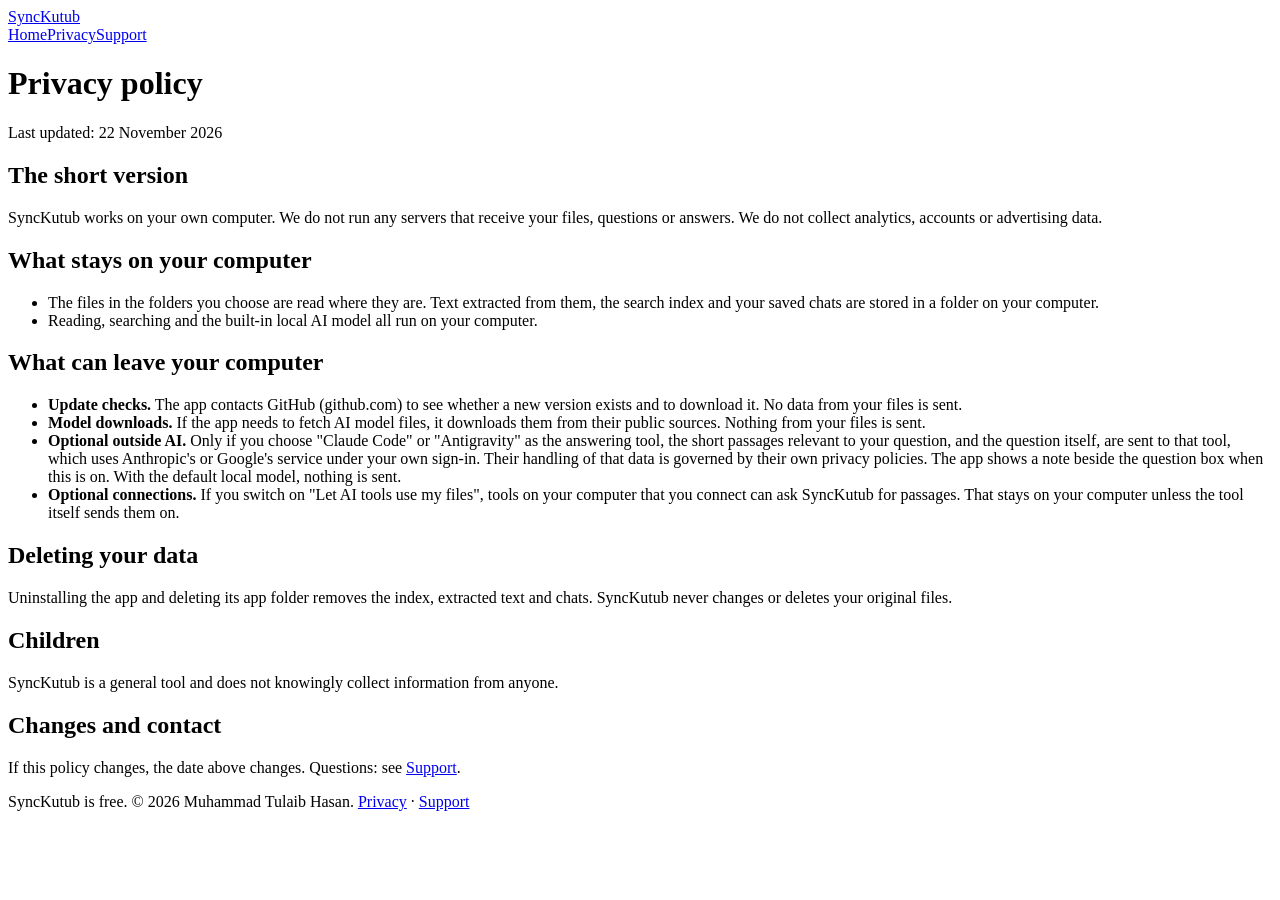
==== synckutub/privacy.html @ 7b394879 "SyncKutub landing, privacy and support pages Co-Authored-By: Claude Sonnet 5.5 <noreply@anthropic.co" ====
<!doctype html><html lang="en"><head><meta charset="utf-8"><meta name="viewport" content="width=device-width,initial-scale=1">
<title>SyncKutub - Privacy policy</title><meta name="description" content="How SyncKutub handles your files and data."><link rel="icon" href="icon-1024.png"><link rel="stylesheet" href="style.css"></head><body>
<header><div class="wrap"><a class="brand" href="./">SyncKutub</a><nav><a href="./">Home</a><a href="privacy.html">Privacy</a><a href="support.html">Support</a></nav></div></header>
<main class="wrap doc"><h1>Privacy policy</h1><p class="small">Last updated: 22 November 2026</p>
<h2>The short version</h2>
<p>SyncKutub works on your own computer. We do not run any servers that receive your files, questions or answers. We do not collect analytics, accounts or advertising data.</p>
<h2>What stays on your computer</h2>
<ul><li>The files in the folders you choose are read where they are. Text extracted from them, the search index and your saved chats are stored in a folder on your computer.</li>
<li>Reading, searching and the built-in local AI model all run on your computer.</li></ul>
<h2>What can leave your computer</h2>
<ul>
<li><b>Update checks.</b> The app contacts GitHub (github.com) to see whether a new version exists and to download it. No data from your files is sent.</li>
<li><b>Model downloads.</b> If the app needs to fetch AI model files, it downloads them from their public sources. Nothing from your files is sent.</li>
<li><b>Optional outside AI.</b> Only if you choose "Claude Code" or "Antigravity" as the answering tool, the short passages relevant to your question, and the question itself, are sent to that tool, which uses Anthropic's or Google's service under your own sign-in. Their handling of that data is governed by their own privacy policies. The app shows a note beside the question box when this is on. With the default local model, nothing is sent.</li>
<li><b>Optional connections.</b> If you switch on "Let AI tools use my files", tools on your computer that you connect can ask SyncKutub for passages. That stays on your computer unless the tool itself sends them on.</li>
</ul>
<h2>Deleting your data</h2>
<p>Uninstalling the app and deleting its app folder removes the index, extracted text and chats. SyncKutub never changes or deletes your original files.</p>
<h2>Children</h2><p>SyncKutub is a general tool and does not knowingly collect information from anyone.</p>
<h2>Changes and contact</h2>
<p>If this policy changes, the date above changes. Questions: see <a href="support.html">Support</a>.</p></main>
<footer><div class="wrap">SyncKutub is free. &copy; 2026 Muhammad Tulaib Hasan. <a href="privacy.html">Privacy</a> &middot; <a href="support.html">Support</a></div></footer></body></html>
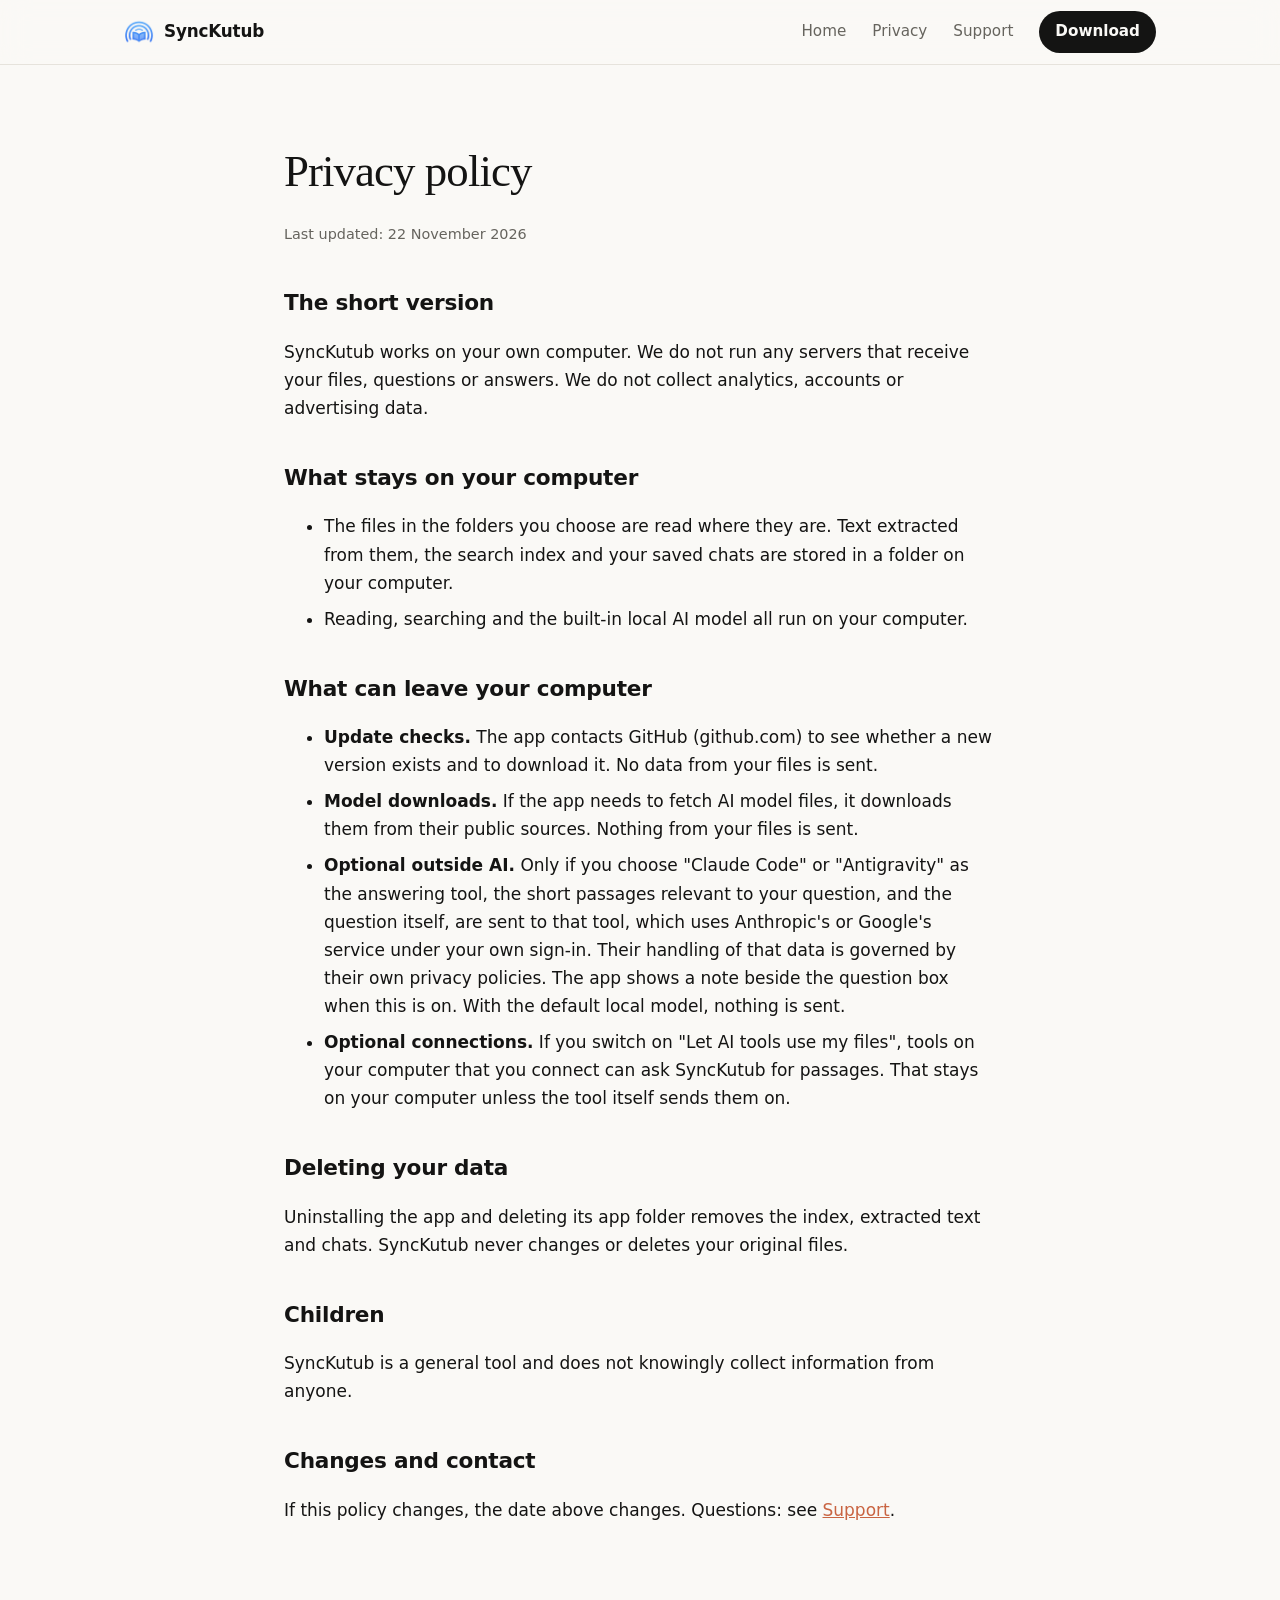
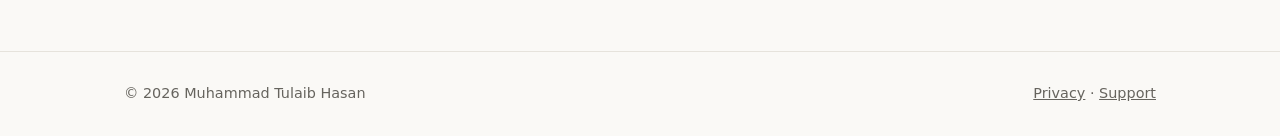
==== commit 05541ff9: "Redesign landing page Co-Authored-By: Claude Sonnet 5.5 <noreply@anthropic.com>" ====
--- a/synckutub/privacy.html
+++ b/synckutub/privacy.html
@@ -1,6 +1,6 @@
 <!doctype html><html lang="en"><head><meta charset="utf-8"><meta name="viewport" content="width=device-width,initial-scale=1">
 <title>SyncKutub - Privacy policy</title><meta name="description" content="How SyncKutub handles your files and data."><link rel="icon" href="icon-1024.png"><link rel="stylesheet" href="style.css"></head><body>
-<header><div class="wrap"><a class="brand" href="./">SyncKutub</a><nav><a href="./">Home</a><a href="privacy.html">Privacy</a><a href="support.html">Support</a></nav></div></header>
+<header><div class="wrap"><a class="brand" href="./"><img src="icon-1024.png" alt="">SyncKutub</a><nav><a href="./">Home</a><a href="privacy.html">Privacy</a><a href="support.html">Support</a><a class="navbtn" href="https://github.com/tulaibhasan/synckutub-releases/releases/latest">Download</a></nav></div></header>
 <main class="wrap doc"><h1>Privacy policy</h1><p class="small">Last updated: 22 November 2026</p>
 <h2>The short version</h2>
 <p>SyncKutub works on your own computer. We do not run any servers that receive your files, questions or answers. We do not collect analytics, accounts or advertising data.</p>
@@ -19,4 +19,4 @@
 <h2>Children</h2><p>SyncKutub is a general tool and does not knowingly collect information from anyone.</p>
 <h2>Changes and contact</h2>
 <p>If this policy changes, the date above changes. Questions: see <a href="support.html">Support</a>.</p></main>
-<footer><div class="wrap">SyncKutub is free. &copy; 2026 Muhammad Tulaib Hasan. <a href="privacy.html">Privacy</a> &middot; <a href="support.html">Support</a></div></footer></body></html>
+<footer><div class="wrap"><span>&copy; 2026 Muhammad Tulaib Hasan</span><span><a href="privacy.html">Privacy</a> &middot; <a href="support.html">Support</a></span></div></footer></body></html>
--- a/synckutub/style.css
+++ b/synckutub/style.css
@@ -0,0 +1,120 @@
+:root{
+  --bg:#faf9f6;--bg2:#f2f0ea;--fg:#141413;--mute:#66645e;--line:#e6e3dc;--card:#ffffff;
+  --accent:#c96442;--accent-ink:#ffffff;--blue:#2f6fed;--glow:rgba(201,100,66,.16);--shadow:0 30px 80px -30px rgba(20,20,19,.28);
+  --serif:"Iowan Old Style","Palatino Linotype",Palatino,Georgia,"Times New Roman",serif;
+  --sans:"Segoe UI Variable Text","Segoe UI",system-ui,-apple-system,sans-serif;
+}
+@media (prefers-color-scheme:dark){:root{
+  --bg:#141413;--bg2:#1c1c1a;--fg:#f3f1ea;--mute:#a09d94;--line:#2e2d2a;--card:#1f1f1d;
+  --accent:#e07a56;--glow:rgba(224,122,86,.14);--shadow:0 30px 80px -30px rgba(0,0,0,.8);--blue:#6b9bff}}
+*{box-sizing:border-box}
+html{scroll-behavior:smooth}
+body{margin:0;background:var(--bg);color:var(--fg);font:17px/1.65 var(--sans);-webkit-font-smoothing:antialiased}
+.wrap{max-width:1080px;margin:0 auto;padding:0 24px}
+a{color:var(--accent)}
+/* header */
+header{position:sticky;top:0;z-index:20;background:color-mix(in srgb,var(--bg) 82%,transparent);backdrop-filter:blur(14px);-webkit-backdrop-filter:blur(14px);border-bottom:1px solid var(--line)}
+header .wrap{display:flex;align-items:center;justify-content:space-between;height:64px}
+header a.brand{display:flex;align-items:center;gap:10px;font-weight:600;color:var(--fg);text-decoration:none;font-size:1.05rem;letter-spacing:-.01em}
+header a.brand img{width:30px;height:30px;border-radius:8px}
+nav{display:flex;align-items:center;gap:26px}
+nav a{color:var(--mute);text-decoration:none;font-size:.95rem}
+nav a:hover{color:var(--fg)}
+nav a.navbtn{background:var(--fg);color:var(--bg);padding:8px 16px;border-radius:999px;font-weight:600}
+nav a.navbtn:hover{color:var(--bg);opacity:.88}
+/* buttons */
+.btn{display:inline-flex;align-items:center;gap:8px;background:var(--accent);color:var(--accent-ink);padding:15px 28px;border-radius:999px;text-decoration:none;font-weight:600;font-size:1.02rem;box-shadow:0 10px 30px -10px var(--accent);transition:transform .15s,box-shadow .15s}
+.btn:hover{transform:translateY(-2px)}
+.btn.ghost{background:transparent;color:var(--fg);box-shadow:none;border:1px solid var(--line)}
+.btn.ghost:hover{border-color:var(--mute)}
+.small{font-size:.9rem;color:var(--mute)}
+/* hero */
+.hero{position:relative;text-align:center;padding:110px 0 70px;overflow:hidden}
+.hero::before{content:"";position:absolute;inset:-200px 0 auto 0;height:700px;background:radial-gradient(ellipse 60% 60% at 50% 30%,var(--glow),transparent 70%);pointer-events:none}
+.eyebrow{display:inline-block;font-size:.85rem;letter-spacing:.08em;text-transform:uppercase;color:var(--mute);border:1px solid var(--line);padding:6px 14px;border-radius:999px;margin-bottom:28px;background:var(--card)}
+.hero h1{position:relative;font-family:var(--serif);font-weight:500;font-size:clamp(2.6rem,6.4vw,5rem);line-height:1.05;letter-spacing:-.025em;margin:0 auto 24px;max-width:15ch}
+.hero h1 em{font-style:italic;color:var(--accent)}
+.hero .lead{position:relative;color:var(--mute);font-size:1.22rem;max-width:620px;margin:0 auto 38px}
+.cta{position:relative;display:flex;gap:14px;justify-content:center;flex-wrap:wrap}
+.hero .small{position:relative;margin-top:18px}
+/* app mock */
+.stage{position:relative;max-width:980px;margin:70px auto 0;padding:0 24px}
+.app{background:var(--card);border:1px solid var(--line);border-radius:18px;box-shadow:var(--shadow);overflow:hidden;text-align:left;font-size:.92rem}
+.bar{display:flex;align-items:center;gap:7px;padding:12px 16px;border-bottom:1px solid var(--line);background:var(--bg2)}
+.bar i{width:11px;height:11px;border-radius:50%;background:var(--line);display:block}
+.bar span{margin:0 auto;color:var(--mute);font-size:.8rem}
+.cols{display:grid;grid-template-columns:230px 1fr 1fr}
+.pane{padding:18px;min-height:380px}
+.pane+.pane{border-left:1px solid var(--line)}
+.pane h5{margin:0 0 12px;font-size:.72rem;letter-spacing:.09em;text-transform:uppercase;color:var(--mute);font-weight:600}
+.src{display:flex;align-items:center;gap:9px;padding:7px 8px;border-radius:8px;color:var(--fg)}
+.src.on{background:var(--bg2)}
+.src b{width:15px;height:15px;border-radius:4px;border:1.5px solid var(--line);display:inline-block;flex:none}
+.src.on b{background:var(--accent);border-color:var(--accent)}
+.src small{color:var(--mute);margin-left:auto}
+.q{background:var(--bg2);border-radius:14px;padding:11px 14px;margin-bottom:14px;max-width:92%;margin-left:auto}
+.ans p{margin:0 0 10px;line-height:1.55}
+.cite{display:inline-block;font-size:.72rem;font-weight:600;background:color-mix(in srgb,var(--accent) 16%,transparent);color:var(--accent);padding:1px 7px;border-radius:6px;margin-left:2px}
+.page{background:var(--bg2);border-radius:10px;padding:16px;font-size:.78rem;color:var(--mute);line-height:1.7}
+.page .ln{height:7px;border-radius:4px;background:var(--line);margin:9px 0}
+.page mark{background:color-mix(in srgb,#ffd84d 70%,transparent);color:var(--fg);padding:2px 3px;border-radius:3px;display:inline-block}
+.page .cap{font-size:.72rem;margin-top:12px;color:var(--mute)}
+/* sections */
+section.block{padding:110px 0 0}
+.kicker{font-size:.85rem;letter-spacing:.09em;text-transform:uppercase;color:var(--accent);font-weight:600;margin:0 0 14px}
+h2.big{font-family:var(--serif);font-weight:500;font-size:clamp(2rem,4.4vw,3.2rem);line-height:1.1;letter-spacing:-.02em;margin:0 0 18px;max-width:20ch}
+.sub{color:var(--mute);font-size:1.15rem;max-width:620px;margin:0 0 50px}
+.steps{display:grid;grid-template-columns:repeat(3,1fr);gap:0;border:1px solid var(--line);border-radius:20px;overflow:hidden;background:var(--card)}
+.step{padding:34px 30px}
+.step+.step{border-left:1px solid var(--line)}
+.step .n{font-family:var(--serif);font-size:2.6rem;color:var(--accent);line-height:1}
+.step h3{margin:14px 0 8px;font-size:1.2rem;letter-spacing:-.01em}
+.step p{margin:0;color:var(--mute)}
+.grid{display:grid;grid-template-columns:repeat(3,1fr);gap:18px}
+.card{background:var(--card);border:1px solid var(--line);border-radius:18px;padding:28px;transition:transform .2s,border-color .2s}
+.card:hover{transform:translateY(-4px);border-color:var(--mute)}
+.card .ic{width:42px;height:42px;border-radius:12px;background:color-mix(in srgb,var(--accent) 14%,transparent);color:var(--accent);display:grid;place-items:center;font-size:1.2rem;margin-bottom:18px}
+.card h3{margin:0 0 8px;font-size:1.15rem;letter-spacing:-.01em}
+.card p{margin:0;color:var(--mute);font-size:.98rem}
+.privacy{background:var(--fg);color:var(--bg);border-radius:28px;padding:70px 56px;display:grid;grid-template-columns:1.2fr 1fr;gap:50px;align-items:center}
+.privacy h2{font-family:var(--serif);font-weight:500;font-size:clamp(1.9rem,3.8vw,2.8rem);line-height:1.12;letter-spacing:-.02em;margin:0 0 16px}
+.privacy p{margin:0;opacity:.72;font-size:1.08rem}
+.privacy ul{list-style:none;margin:0;padding:0}
+.privacy li{padding:14px 0;border-bottom:1px solid color-mix(in srgb,var(--bg) 18%,transparent);display:flex;gap:12px}
+.privacy li:last-child{border:0}
+.privacy li b{color:var(--accent);flex:none}
+.faq details{border-bottom:1px solid var(--line);padding:20px 0}
+.faq summary{cursor:pointer;font-weight:600;font-size:1.08rem;list-style:none;display:flex;justify-content:space-between;gap:20px}
+.faq summary::after{content:"+";color:var(--mute);font-size:1.4rem;line-height:1}
+.faq details[open] summary::after{content:"\2212"}
+.faq p{color:var(--mute);margin:12px 0 0;max-width:70ch}
+.final{text-align:center;padding:130px 0 40px}
+.final h2{font-family:var(--serif);font-weight:500;font-size:clamp(2.2rem,5vw,3.8rem);line-height:1.08;letter-spacing:-.02em;margin:0 auto 18px;max-width:16ch}
+.final p{color:var(--mute);margin:0 auto 32px;max-width:520px}
+footer{border-top:1px solid var(--line);margin-top:90px;padding:30px 0;color:var(--mute);font-size:.9rem}
+footer .wrap{display:flex;justify-content:space-between;flex-wrap:wrap;gap:10px}
+footer a{color:var(--mute)}
+/* reveal */
+.rv{opacity:0;transform:translateY(22px);transition:opacity .7s ease,transform .7s ease}
+.rv.in{opacity:1;transform:none}
+@media (prefers-reduced-motion:reduce){.rv{opacity:1;transform:none;transition:none}html{scroll-behavior:auto}}
+/* document pages */
+main.doc{max-width:760px;margin:0 auto;padding:70px 24px 20px}
+main.doc h1{font-family:var(--serif);font-weight:500;font-size:2.8rem;letter-spacing:-.02em;margin:0 0 6px}
+main.doc h2{font-size:1.35rem;margin:38px 0 10px;letter-spacing:-.01em}
+main.doc h3{margin:24px 0 4px;font-size:1.05rem}
+main.doc li{margin:8px 0}
+.note{background:var(--card);border:1px solid var(--line);border-left:4px solid var(--accent);border-radius:10px;padding:14px 18px}
+/* phone */
+@media (max-width:860px){
+  .cols{grid-template-columns:1fr}
+  .pane+.pane{border-left:0;border-top:1px solid var(--line)}
+  .pane{min-height:0}
+  .pane.srcs,.pane.pg{display:none}
+  .steps,.grid{grid-template-columns:1fr}
+  .step+.step{border-left:0;border-top:1px solid var(--line)}
+  .privacy{grid-template-columns:1fr;padding:40px 28px}
+  .hero{padding-top:70px}
+  nav a:not(.navbtn){display:none}
+  section.block{padding-top:80px}
+}
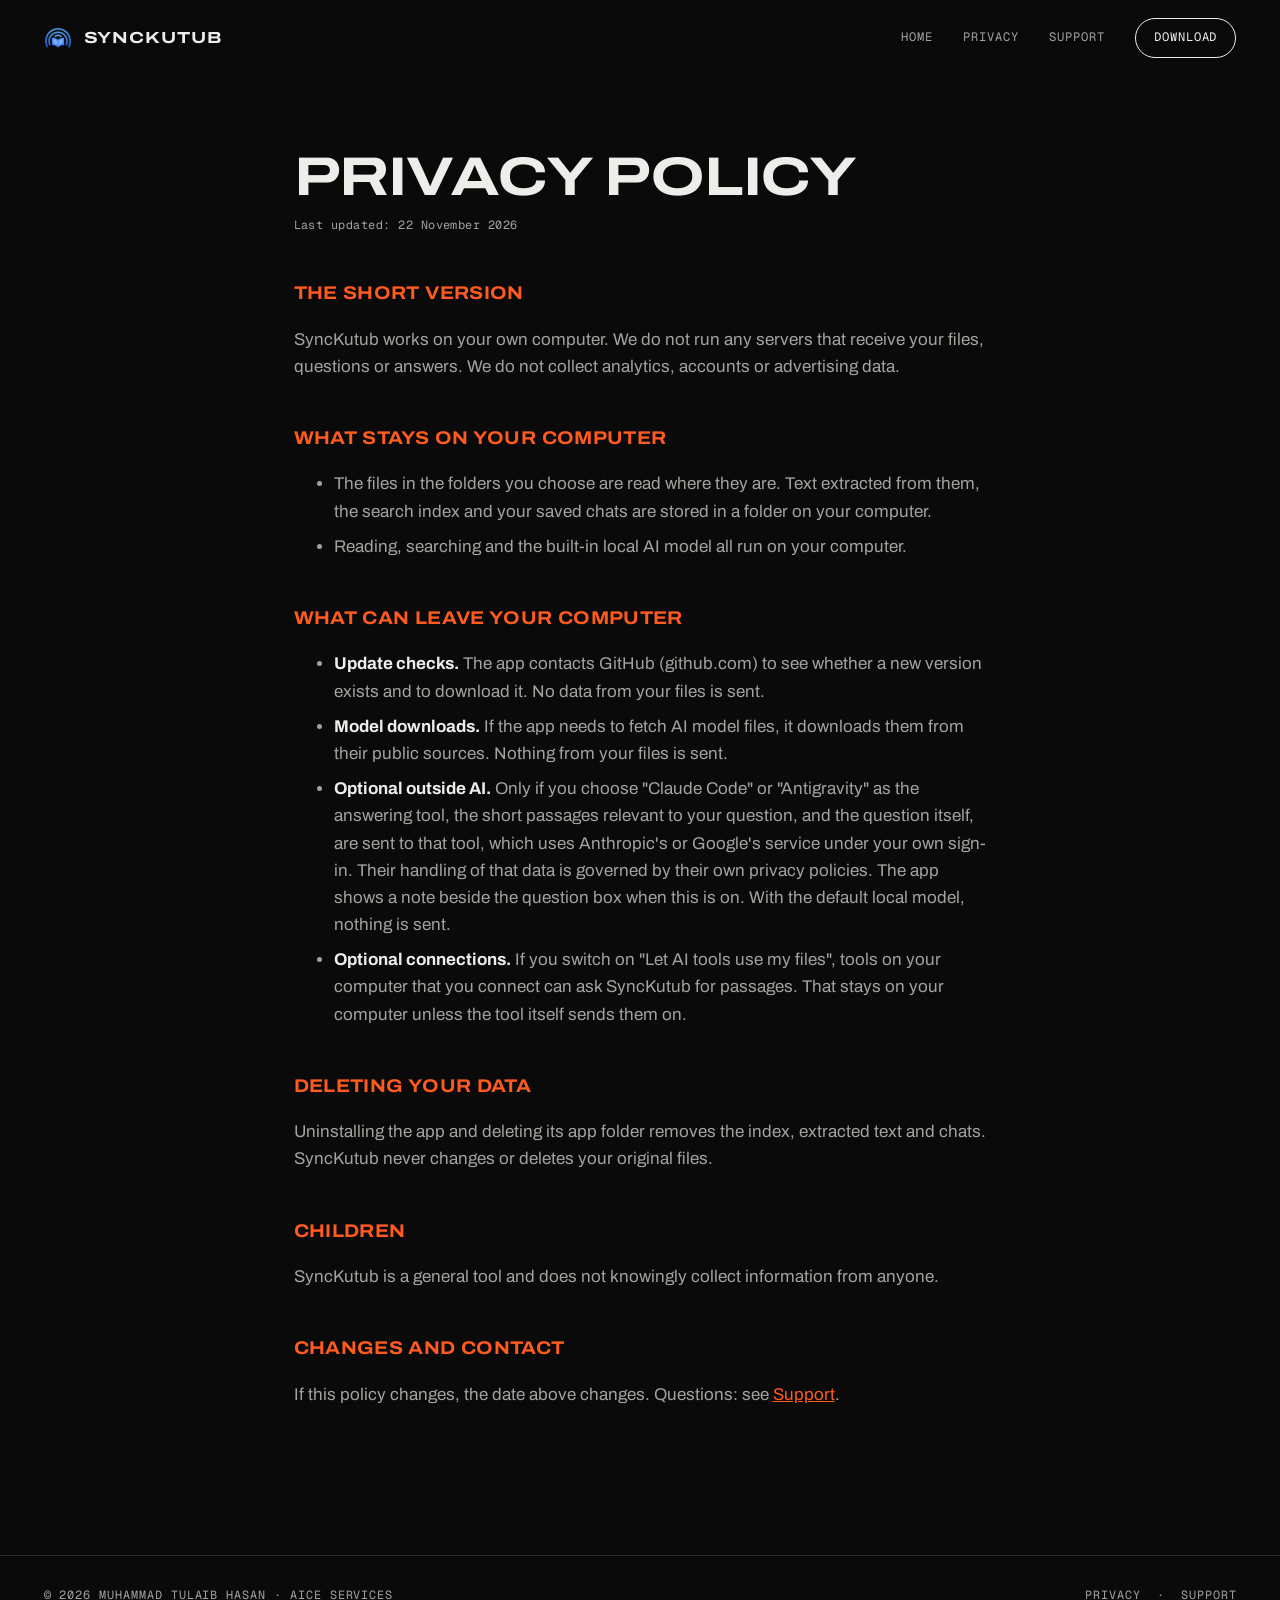
==== commit 5d41714a: "Redesign in the AICE Services style Co-Authored-By: Claude Sonnet 5.5 <noreply@anthropic.com>" ====
--- a/synckutub/privacy.html
+++ b/synckutub/privacy.html
@@ -1,7 +1,7 @@
 <!doctype html><html lang="en"><head><meta charset="utf-8"><meta name="viewport" content="width=device-width,initial-scale=1">
-<title>SyncKutub - Privacy policy</title><meta name="description" content="How SyncKutub handles your files and data."><link rel="icon" href="icon-1024.png"><link rel="stylesheet" href="style.css"></head><body>
+<title>SyncKutub - Privacy policy</title><meta name="description" content="How SyncKutub handles your files and data."><link rel="icon" href="icon-1024.png"><link rel="stylesheet" href="https://fonts.googleapis.com/css2?family=Archivo:wdth,wght@100..125,400..700&family=Geist+Mono:wght@400&display=swap"><link rel="stylesheet" href="style.css?v=4"></head><body>
 <header><div class="wrap"><a class="brand" href="./"><img src="icon-1024.png" alt="">SyncKutub</a><nav><a href="./">Home</a><a href="privacy.html">Privacy</a><a href="support.html">Support</a><a class="navbtn" href="https://github.com/tulaibhasan/synckutub-releases/releases/latest">Download</a></nav></div></header>
-<main class="wrap doc"><h1>Privacy policy</h1><p class="small">Last updated: 22 November 2026</p>
+<main class="doc"><h1>Privacy policy</h1><p class="small">Last updated: 22 November 2026</p>
 <h2>The short version</h2>
 <p>SyncKutub works on your own computer. We do not run any servers that receive your files, questions or answers. We do not collect analytics, accounts or advertising data.</p>
 <h2>What stays on your computer</h2>
@@ -19,4 +19,4 @@
 <h2>Children</h2><p>SyncKutub is a general tool and does not knowingly collect information from anyone.</p>
 <h2>Changes and contact</h2>
 <p>If this policy changes, the date above changes. Questions: see <a href="support.html">Support</a>.</p></main>
-<footer><div class="wrap"><span>&copy; 2026 Muhammad Tulaib Hasan</span><span><a href="privacy.html">Privacy</a> &middot; <a href="support.html">Support</a></span></div></footer></body></html>
+<footer><div class="wrap"><span class="mono">&copy; 2026 Muhammad Tulaib Hasan &middot; <a href="https://aiceservices.com">AICE Services</a></span><span class="mono"><a href="privacy.html">Privacy</a> &nbsp;&middot;&nbsp; <a href="support.html">Support</a></span></div></footer></body></html>
--- a/synckutub/style.css
+++ b/synckutub/style.css
@@ -1,120 +1,134 @@
 :root{
-  --bg:#faf9f6;--bg2:#f2f0ea;--fg:#141413;--mute:#66645e;--line:#e6e3dc;--card:#ffffff;
-  --accent:#c96442;--accent-ink:#ffffff;--blue:#2f6fed;--glow:rgba(201,100,66,.16);--shadow:0 30px 80px -30px rgba(20,20,19,.28);
-  --serif:"Iowan Old Style","Palatino Linotype",Palatino,Georgia,"Times New Roman",serif;
-  --sans:"Segoe UI Variable Text","Segoe UI",system-ui,-apple-system,sans-serif;
+  --bg:#0a0a0b;--bg2:#141416;--fg:#ededea;--dim:#a3a39e;--paper:#ebebe6;--ink:#0a0a0b;--ink-dim:#5a5a55;
+  --line:#ededea21;--line-l:#0a0a0b21;--signal:#ff5b1f;
+  --f:"Archivo",system-ui,-apple-system,"Segoe UI",sans-serif;--mono:"Geist Mono",ui-monospace,SFMono-Regular,Menlo,monospace;
+  --gutter:clamp(18px,3.4vw,52px);--ease:cubic-bezier(.16,1,.3,1);
 }
-@media (prefers-color-scheme:dark){:root{
-  --bg:#141413;--bg2:#1c1c1a;--fg:#f3f1ea;--mute:#a09d94;--line:#2e2d2a;--card:#1f1f1d;
-  --accent:#e07a56;--glow:rgba(224,122,86,.14);--shadow:0 30px 80px -30px rgba(0,0,0,.8);--blue:#6b9bff}}
 *{box-sizing:border-box}
-html{scroll-behavior:smooth}
-body{margin:0;background:var(--bg);color:var(--fg);font:17px/1.65 var(--sans);-webkit-font-smoothing:antialiased}
-.wrap{max-width:1080px;margin:0 auto;padding:0 24px}
-a{color:var(--accent)}
+html{scroll-behavior:smooth;color-scheme:dark}
+body{margin:0;background:var(--bg);color:var(--fg);font:400 17px/1.6 var(--f);-webkit-font-smoothing:antialiased}
+a{color:inherit}
+.wrap{max-width:1320px;margin:0 auto;padding:0 var(--gutter)}
+.mono{font-family:var(--mono);font-size:.74rem;letter-spacing:.08em;text-transform:uppercase;color:var(--dim)}
 /* header */
-header{position:sticky;top:0;z-index:20;background:color-mix(in srgb,var(--bg) 82%,transparent);backdrop-filter:blur(14px);-webkit-backdrop-filter:blur(14px);border-bottom:1px solid var(--line)}
-header .wrap{display:flex;align-items:center;justify-content:space-between;height:64px}
-header a.brand{display:flex;align-items:center;gap:10px;font-weight:600;color:var(--fg);text-decoration:none;font-size:1.05rem;letter-spacing:-.01em}
-header a.brand img{width:30px;height:30px;border-radius:8px}
-nav{display:flex;align-items:center;gap:26px}
-nav a{color:var(--mute);text-decoration:none;font-size:.95rem}
+header{position:fixed;top:0;left:0;right:0;z-index:30;background:linear-gradient(var(--bg),transparent)}
+header .wrap{display:flex;align-items:center;justify-content:space-between;height:76px}
+.brand{display:flex;align-items:center;gap:12px;text-decoration:none;font-weight:700;letter-spacing:.06em;text-transform:uppercase;font-size:1rem;font-stretch:125%}
+.brand img{width:28px;height:28px;border-radius:7px}
+nav{display:flex;align-items:center;gap:30px}
+nav a{text-decoration:none;font-family:var(--mono);font-size:.76rem;letter-spacing:.08em;text-transform:uppercase;color:var(--dim)}
 nav a:hover{color:var(--fg)}
-nav a.navbtn{background:var(--fg);color:var(--bg);padding:8px 16px;border-radius:999px;font-weight:600}
-nav a.navbtn:hover{color:var(--bg);opacity:.88}
+nav a.navbtn{color:var(--fg);border:1px solid var(--fg);padding:9px 18px;border-radius:999px}
+nav a.navbtn:hover{background:var(--fg);color:var(--ink)}
 /* buttons */
-.btn{display:inline-flex;align-items:center;gap:8px;background:var(--accent);color:var(--accent-ink);padding:15px 28px;border-radius:999px;text-decoration:none;font-weight:600;font-size:1.02rem;box-shadow:0 10px 30px -10px var(--accent);transition:transform .15s,box-shadow .15s}
-.btn:hover{transform:translateY(-2px)}
-.btn.ghost{background:transparent;color:var(--fg);box-shadow:none;border:1px solid var(--line)}
-.btn.ghost:hover{border-color:var(--mute)}
-.small{font-size:.9rem;color:var(--mute)}
+.btn{display:inline-flex;align-items:center;gap:10px;background:var(--signal);color:#0a0a0b;padding:17px 30px;border-radius:999px;text-decoration:none;font-weight:700;font-size:.9rem;letter-spacing:.06em;text-transform:uppercase;font-stretch:112%;transition:transform .25s var(--ease)}
+.btn:hover{transform:translateY(-3px)}
+.btn.ghost{background:transparent;color:var(--fg);border:1px solid var(--line)}
+.btn.ghost:hover{border-color:var(--fg)}
 /* hero */
-.hero{position:relative;text-align:center;padding:110px 0 70px;overflow:hidden}
-.hero::before{content:"";position:absolute;inset:-200px 0 auto 0;height:700px;background:radial-gradient(ellipse 60% 60% at 50% 30%,var(--glow),transparent 70%);pointer-events:none}
-.eyebrow{display:inline-block;font-size:.85rem;letter-spacing:.08em;text-transform:uppercase;color:var(--mute);border:1px solid var(--line);padding:6px 14px;border-radius:999px;margin-bottom:28px;background:var(--card)}
-.hero h1{position:relative;font-family:var(--serif);font-weight:500;font-size:clamp(2.6rem,6.4vw,5rem);line-height:1.05;letter-spacing:-.025em;margin:0 auto 24px;max-width:15ch}
-.hero h1 em{font-style:italic;color:var(--accent)}
-.hero .lead{position:relative;color:var(--mute);font-size:1.22rem;max-width:620px;margin:0 auto 38px}
-.cta{position:relative;display:flex;gap:14px;justify-content:center;flex-wrap:wrap}
-.hero .small{position:relative;margin-top:18px}
-/* app mock */
-.stage{position:relative;max-width:980px;margin:70px auto 0;padding:0 24px}
-.app{background:var(--card);border:1px solid var(--line);border-radius:18px;box-shadow:var(--shadow);overflow:hidden;text-align:left;font-size:.92rem}
-.bar{display:flex;align-items:center;gap:7px;padding:12px 16px;border-bottom:1px solid var(--line);background:var(--bg2)}
-.bar i{width:11px;height:11px;border-radius:50%;background:var(--line);display:block}
-.bar span{margin:0 auto;color:var(--mute);font-size:.8rem}
-.cols{display:grid;grid-template-columns:230px 1fr 1fr}
-.pane{padding:18px;min-height:380px}
+.hero{position:relative;min-height:100vh;display:flex;flex-direction:column;justify-content:flex-end;padding:140px 0 60px;overflow:hidden}
+.hero::before{content:"";position:absolute;inset:0;background:
+  radial-gradient(ellipse 55% 50% at 78% 28%,rgba(255,91,31,.22),transparent 70%),
+  repeating-linear-gradient(90deg,transparent 0 119px,var(--line) 119px 120px);
+  mask-image:linear-gradient(#000 40%,transparent);-webkit-mask-image:linear-gradient(#000 40%,transparent);pointer-events:none}
+.hero .wrap{position:relative;width:100%}
+.hero h1{font-weight:700;font-stretch:125%;text-transform:uppercase;font-size:clamp(2.5rem,9vw,8.4rem);line-height:.94;letter-spacing:-.02em;margin:22px 0 34px}
+.hero h1 span{color:var(--signal)}
+.hero .row{display:flex;justify-content:space-between;align-items:flex-end;gap:40px;flex-wrap:wrap}
+.hero .lead{max-width:480px;color:var(--dim);font-size:1.12rem;margin:0}
+.cta{display:flex;gap:14px;flex-wrap:wrap}
+.hero .meta{margin-top:36px;display:flex;gap:28px;flex-wrap:wrap;padding-top:20px;border-top:1px solid var(--line)}
+/* section scaffolding */
+section.block{padding:130px 0 0}
+.label{display:flex;align-items:baseline;gap:14px;margin-bottom:30px}
+.label b{font-family:var(--mono);font-weight:400;color:var(--signal);font-size:.8rem;letter-spacing:.08em}
+h2.big{font-weight:700;font-stretch:125%;text-transform:uppercase;font-size:clamp(1.9rem,5vw,4.2rem);line-height:1;letter-spacing:-.02em;margin:0 0 24px;max-width:18ch}
+.sub{color:var(--dim);max-width:560px;font-size:1.1rem;margin:0 0 56px}
+/* app window */
+.stage{margin-top:-10px;padding:0 var(--gutter);max-width:1320px;margin-left:auto;margin-right:auto}
+.app{background:var(--bg2);border:1px solid var(--line);border-radius:6px;overflow:hidden;font-size:.9rem;box-shadow:0 40px 120px -40px rgba(255,91,31,.28)}
+.bar{display:flex;align-items:center;gap:7px;padding:12px 16px;border-bottom:1px solid var(--line)}
+.bar i{width:10px;height:10px;border-radius:50%;border:1px solid var(--dim);display:block}
+.bar span{margin:0 auto;font-family:var(--mono);font-size:.7rem;letter-spacing:.1em;text-transform:uppercase;color:var(--dim)}
+.cols{display:grid;grid-template-columns:260px 1fr 1fr}
+.pane{padding:22px;min-height:360px}
 .pane+.pane{border-left:1px solid var(--line)}
-.pane h5{margin:0 0 12px;font-size:.72rem;letter-spacing:.09em;text-transform:uppercase;color:var(--mute);font-weight:600}
-.src{display:flex;align-items:center;gap:9px;padding:7px 8px;border-radius:8px;color:var(--fg)}
-.src.on{background:var(--bg2)}
-.src b{width:15px;height:15px;border-radius:4px;border:1.5px solid var(--line);display:inline-block;flex:none}
-.src.on b{background:var(--accent);border-color:var(--accent)}
-.src small{color:var(--mute);margin-left:auto}
-.q{background:var(--bg2);border-radius:14px;padding:11px 14px;margin-bottom:14px;max-width:92%;margin-left:auto}
-.ans p{margin:0 0 10px;line-height:1.55}
-.cite{display:inline-block;font-size:.72rem;font-weight:600;background:color-mix(in srgb,var(--accent) 16%,transparent);color:var(--accent);padding:1px 7px;border-radius:6px;margin-left:2px}
-.page{background:var(--bg2);border-radius:10px;padding:16px;font-size:.78rem;color:var(--mute);line-height:1.7}
-.page .ln{height:7px;border-radius:4px;background:var(--line);margin:9px 0}
-.page mark{background:color-mix(in srgb,#ffd84d 70%,transparent);color:var(--fg);padding:2px 3px;border-radius:3px;display:inline-block}
-.page .cap{font-size:.72rem;margin-top:12px;color:var(--mute)}
-/* sections */
-section.block{padding:110px 0 0}
-.kicker{font-size:.85rem;letter-spacing:.09em;text-transform:uppercase;color:var(--accent);font-weight:600;margin:0 0 14px}
-h2.big{font-family:var(--serif);font-weight:500;font-size:clamp(2rem,4.4vw,3.2rem);line-height:1.1;letter-spacing:-.02em;margin:0 0 18px;max-width:20ch}
-.sub{color:var(--mute);font-size:1.15rem;max-width:620px;margin:0 0 50px}
-.steps{display:grid;grid-template-columns:repeat(3,1fr);gap:0;border:1px solid var(--line);border-radius:20px;overflow:hidden;background:var(--card)}
-.step{padding:34px 30px}
-.step+.step{border-left:1px solid var(--line)}
-.step .n{font-family:var(--serif);font-size:2.6rem;color:var(--accent);line-height:1}
-.step h3{margin:14px 0 8px;font-size:1.2rem;letter-spacing:-.01em}
-.step p{margin:0;color:var(--mute)}
-.grid{display:grid;grid-template-columns:repeat(3,1fr);gap:18px}
-.card{background:var(--card);border:1px solid var(--line);border-radius:18px;padding:28px;transition:transform .2s,border-color .2s}
-.card:hover{transform:translateY(-4px);border-color:var(--mute)}
-.card .ic{width:42px;height:42px;border-radius:12px;background:color-mix(in srgb,var(--accent) 14%,transparent);color:var(--accent);display:grid;place-items:center;font-size:1.2rem;margin-bottom:18px}
-.card h3{margin:0 0 8px;font-size:1.15rem;letter-spacing:-.01em}
-.card p{margin:0;color:var(--mute);font-size:.98rem}
-.privacy{background:var(--fg);color:var(--bg);border-radius:28px;padding:70px 56px;display:grid;grid-template-columns:1.2fr 1fr;gap:50px;align-items:center}
-.privacy h2{font-family:var(--serif);font-weight:500;font-size:clamp(1.9rem,3.8vw,2.8rem);line-height:1.12;letter-spacing:-.02em;margin:0 0 16px}
-.privacy p{margin:0;opacity:.72;font-size:1.08rem}
-.privacy ul{list-style:none;margin:0;padding:0}
-.privacy li{padding:14px 0;border-bottom:1px solid color-mix(in srgb,var(--bg) 18%,transparent);display:flex;gap:12px}
-.privacy li:last-child{border:0}
-.privacy li b{color:var(--accent);flex:none}
-.faq details{border-bottom:1px solid var(--line);padding:20px 0}
-.faq summary{cursor:pointer;font-weight:600;font-size:1.08rem;list-style:none;display:flex;justify-content:space-between;gap:20px}
-.faq summary::after{content:"+";color:var(--mute);font-size:1.4rem;line-height:1}
+.pane h5{margin:0 0 16px;font:400 .7rem var(--mono);letter-spacing:.1em;text-transform:uppercase;color:var(--dim)}
+.src{display:flex;align-items:center;gap:10px;padding:8px 10px;border-radius:4px;white-space:nowrap;overflow:hidden;text-overflow:ellipsis;font-size:.86rem}
+.src.on{background:#ededea0f}
+.src b{width:13px;height:13px;border-radius:3px;border:1px solid var(--dim);flex:none}
+.src.on b{background:var(--signal);border-color:var(--signal)}
+.src small{margin-left:auto;padding-left:8px;font-family:var(--mono);color:var(--dim);font-size:.7rem}
+.q{background:#ededea12;border-radius:4px;padding:12px 14px;margin:0 0 18px auto;max-width:90%}
+.ans p{margin:0 0 12px;line-height:1.55}
+.cite{display:inline-block;font:400 .68rem var(--mono);background:var(--signal);color:#0a0a0b;padding:2px 7px;border-radius:3px;margin-left:5px;letter-spacing:.04em}
+.page{border:1px solid var(--line);border-radius:4px;padding:18px}
+.page .ln{height:6px;background:var(--line);margin:11px 0;border-radius:2px}
+.page mark{display:block;background:rgba(255,91,31,.28);color:var(--fg);padding:8px 10px;border-left:3px solid var(--signal);font-size:.8rem;margin:14px 0}
+.page .cap{font-family:var(--mono);font-size:.68rem;color:var(--dim);margin-top:16px;line-height:1.6}
+/* steps */
+.steps{display:grid;grid-template-columns:repeat(3,1fr);border-top:1px solid var(--line)}
+.step{padding:36px 32px 10px 0}
+.step+.step{padding-left:32px;border-left:1px solid var(--line)}
+.step .n{font-family:var(--mono);color:var(--signal);font-size:.82rem;letter-spacing:.08em}
+.step h3{font-weight:700;font-stretch:112%;text-transform:uppercase;font-size:1.35rem;letter-spacing:-.01em;margin:18px 0 12px;line-height:1.1}
+.step p{margin:0;color:var(--dim)}
+/* paper section */
+.paper{background:var(--paper);color:var(--ink);margin-top:130px;padding:120px 0}
+.paper .sub,.paper .mono{color:var(--ink-dim)}
+.paper .label b{color:#d9440c}
+.list{border-top:1px solid var(--line-l)}
+.item{display:grid;grid-template-columns:70px 1fr 1.3fr;gap:20px;padding:30px 0;border-bottom:1px solid var(--line-l);align-items:baseline;transition:padding .35s var(--ease)}
+.item:hover{padding-left:14px}
+.item .k{font-family:var(--mono);font-size:.78rem;color:#d9440c}
+.item h3{margin:0;font-weight:700;font-stretch:112%;text-transform:uppercase;font-size:1.3rem;letter-spacing:-.01em;line-height:1.1}
+.item p{margin:0;color:var(--ink-dim)}
+/* privacy */
+.priv{display:grid;grid-template-columns:1.3fr 1fr;gap:70px;align-items:start}
+.priv ul{list-style:none;margin:0;padding:0;border-top:1px solid var(--line)}
+.priv li{padding:18px 0;border-bottom:1px solid var(--line);display:flex;gap:14px;color:var(--fg)}
+.priv li b{font-family:var(--mono);color:var(--signal);font-weight:400}
+/* faq */
+.faq{border-top:1px solid var(--line)}
+.faq details{border-bottom:1px solid var(--line);padding:24px 0}
+.faq summary{cursor:pointer;list-style:none;display:flex;justify-content:space-between;gap:24px;font-weight:600;font-size:1.12rem}
+.faq summary::-webkit-details-marker{display:none}
+.faq summary::after{content:"+";font-family:var(--mono);color:var(--signal);font-size:1.3rem;line-height:1}
 .faq details[open] summary::after{content:"\2212"}
-.faq p{color:var(--mute);margin:12px 0 0;max-width:70ch}
-.final{text-align:center;padding:130px 0 40px}
-.final h2{font-family:var(--serif);font-weight:500;font-size:clamp(2.2rem,5vw,3.8rem);line-height:1.08;letter-spacing:-.02em;margin:0 auto 18px;max-width:16ch}
-.final p{color:var(--mute);margin:0 auto 32px;max-width:520px}
-footer{border-top:1px solid var(--line);margin-top:90px;padding:30px 0;color:var(--mute);font-size:.9rem}
-footer .wrap{display:flex;justify-content:space-between;flex-wrap:wrap;gap:10px}
-footer a{color:var(--mute)}
+.faq p{color:var(--dim);margin:14px 0 0;max-width:68ch}
+/* final */
+.final{padding:150px 0 20px}
+.final h2{font-weight:700;font-stretch:125%;text-transform:uppercase;font-size:clamp(2.4rem,8vw,7rem);line-height:.96;letter-spacing:-.02em;margin:0 0 34px}
+.final h2 span{color:var(--signal)}
+footer{margin-top:110px;border-top:1px solid var(--line);padding:30px 0 40px}
+footer .wrap{display:flex;justify-content:space-between;flex-wrap:wrap;gap:12px}
+footer a{text-decoration:none}footer a:hover{color:var(--fg)}
 /* reveal */
-.rv{opacity:0;transform:translateY(22px);transition:opacity .7s ease,transform .7s ease}
+.rv{opacity:0;transform:translateY(26px);transition:opacity .9s var(--ease),transform .9s var(--ease)}
 .rv.in{opacity:1;transform:none}
 @media (prefers-reduced-motion:reduce){.rv{opacity:1;transform:none;transition:none}html{scroll-behavior:auto}}
 /* document pages */
-main.doc{max-width:760px;margin:0 auto;padding:70px 24px 20px}
-main.doc h1{font-family:var(--serif);font-weight:500;font-size:2.8rem;letter-spacing:-.02em;margin:0 0 6px}
-main.doc h2{font-size:1.35rem;margin:38px 0 10px;letter-spacing:-.01em}
-main.doc h3{margin:24px 0 4px;font-size:1.05rem}
+main.doc{max-width:780px;margin:0 auto;padding:150px var(--gutter) 20px}
+main.doc h1{font-weight:700;font-stretch:125%;text-transform:uppercase;font-size:clamp(2rem,5vw,3.4rem);line-height:1;letter-spacing:-.02em;margin:0 0 10px}
+main.doc h2{font-weight:700;font-stretch:112%;text-transform:uppercase;font-size:1.15rem;margin:44px 0 12px;color:var(--signal);letter-spacing:.02em}
+main.doc h3{margin:26px 0 4px;font-size:1.05rem}
 main.doc li{margin:8px 0}
-.note{background:var(--card);border:1px solid var(--line);border-left:4px solid var(--accent);border-radius:10px;padding:14px 18px}
+main.doc p,main.doc li{color:var(--dim)}
+main.doc b{color:var(--fg)}
+main.doc a:not(.btn){color:var(--signal)}
+.small{font-family:var(--mono);font-size:.74rem;color:var(--dim);letter-spacing:.04em}
+.note{border-left:3px solid var(--signal);padding:6px 0 6px 16px}
 /* phone */
 @media (max-width:860px){
+  nav a:not(.navbtn){display:none}
   .cols{grid-template-columns:1fr}
   .pane+.pane{border-left:0;border-top:1px solid var(--line)}
-  .pane{min-height:0}
-  .pane.srcs,.pane.pg{display:none}
-  .steps,.grid{grid-template-columns:1fr}
-  .step+.step{border-left:0;border-top:1px solid var(--line)}
-  .privacy{grid-template-columns:1fr;padding:40px 28px}
-  .hero{padding-top:70px}
-  nav a:not(.navbtn){display:none}
-  section.block{padding-top:80px}
+  .pane{min-height:0}.pane.srcs,.pane.pg{display:none}
+  .steps{grid-template-columns:1fr}
+  .step,.step+.step{padding:30px 0 6px;border-left:0}
+  .step+.step{border-top:1px solid var(--line)}
+  .item{grid-template-columns:44px 1fr;gap:6px 14px}
+  .item p{grid-column:2}
+  .priv{grid-template-columns:1fr;gap:40px}
+  section.block{padding-top:90px}.paper{margin-top:90px;padding:80px 0}
 }
